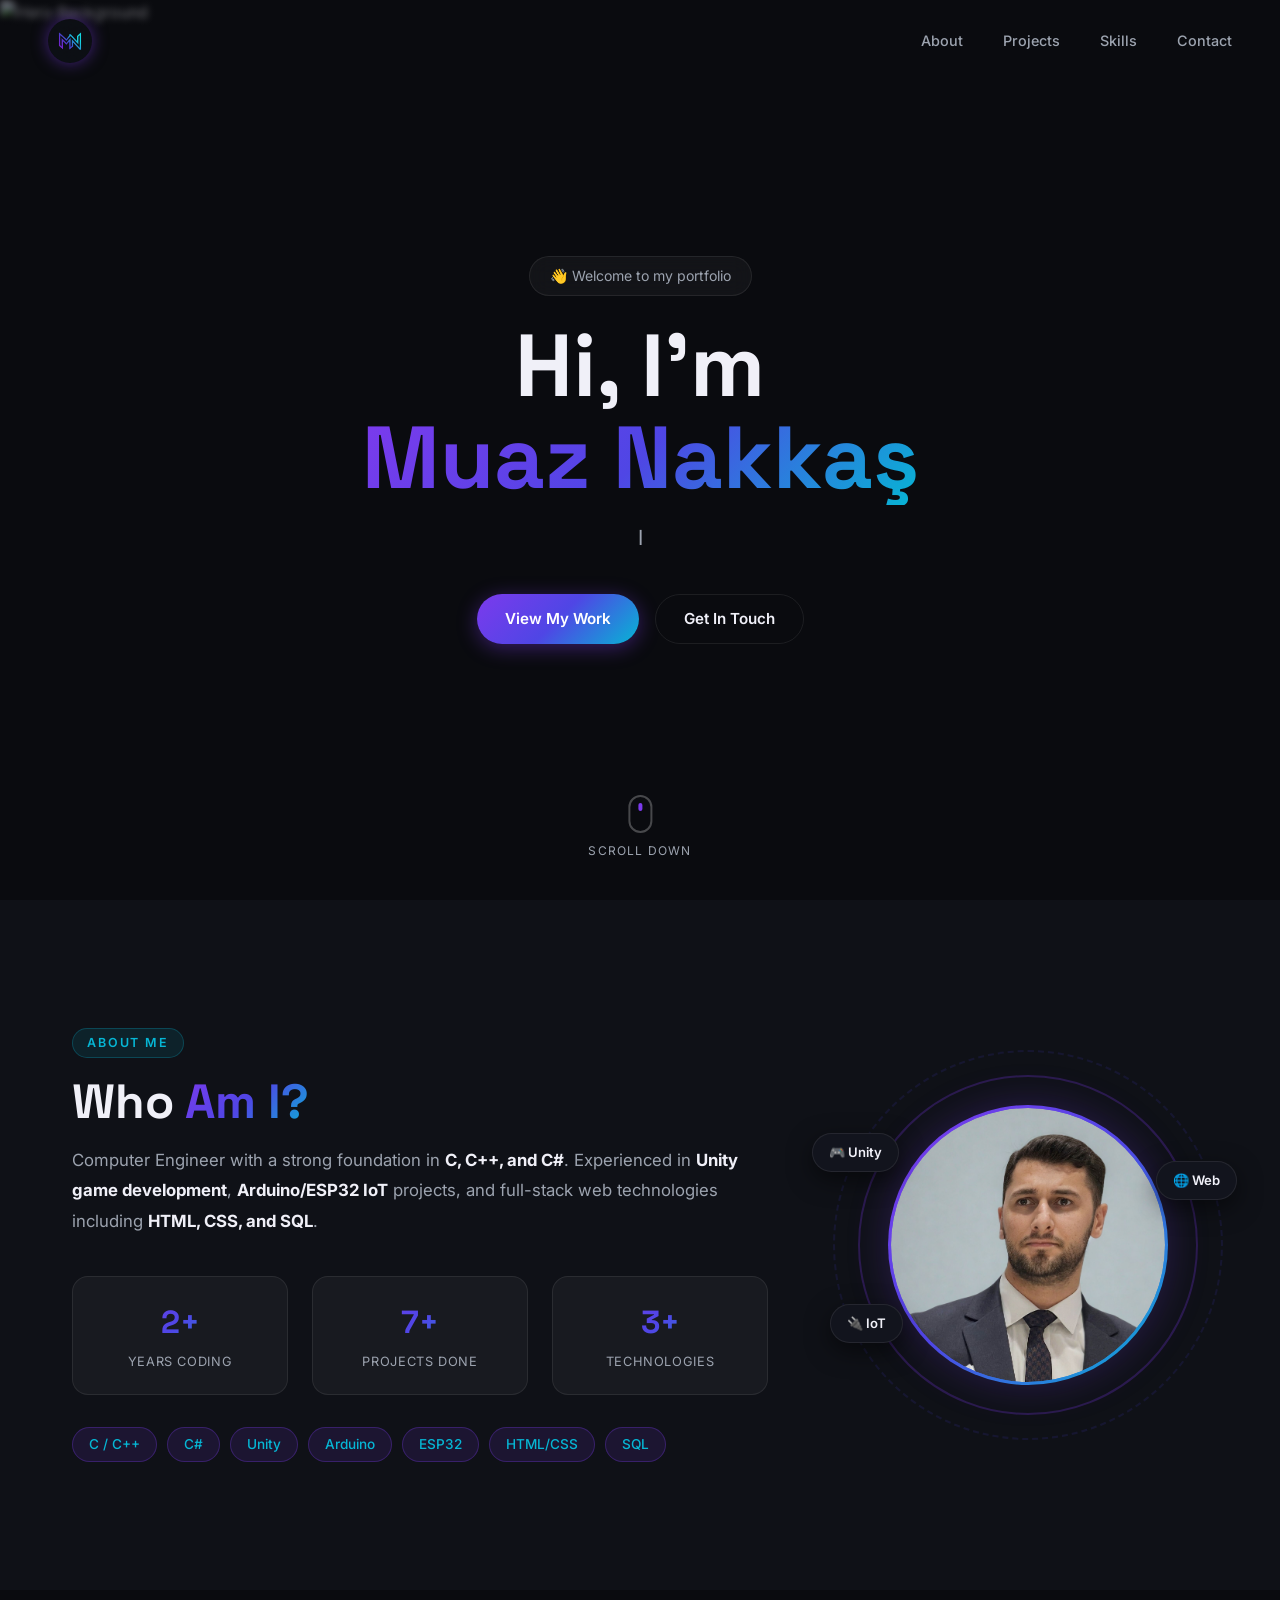
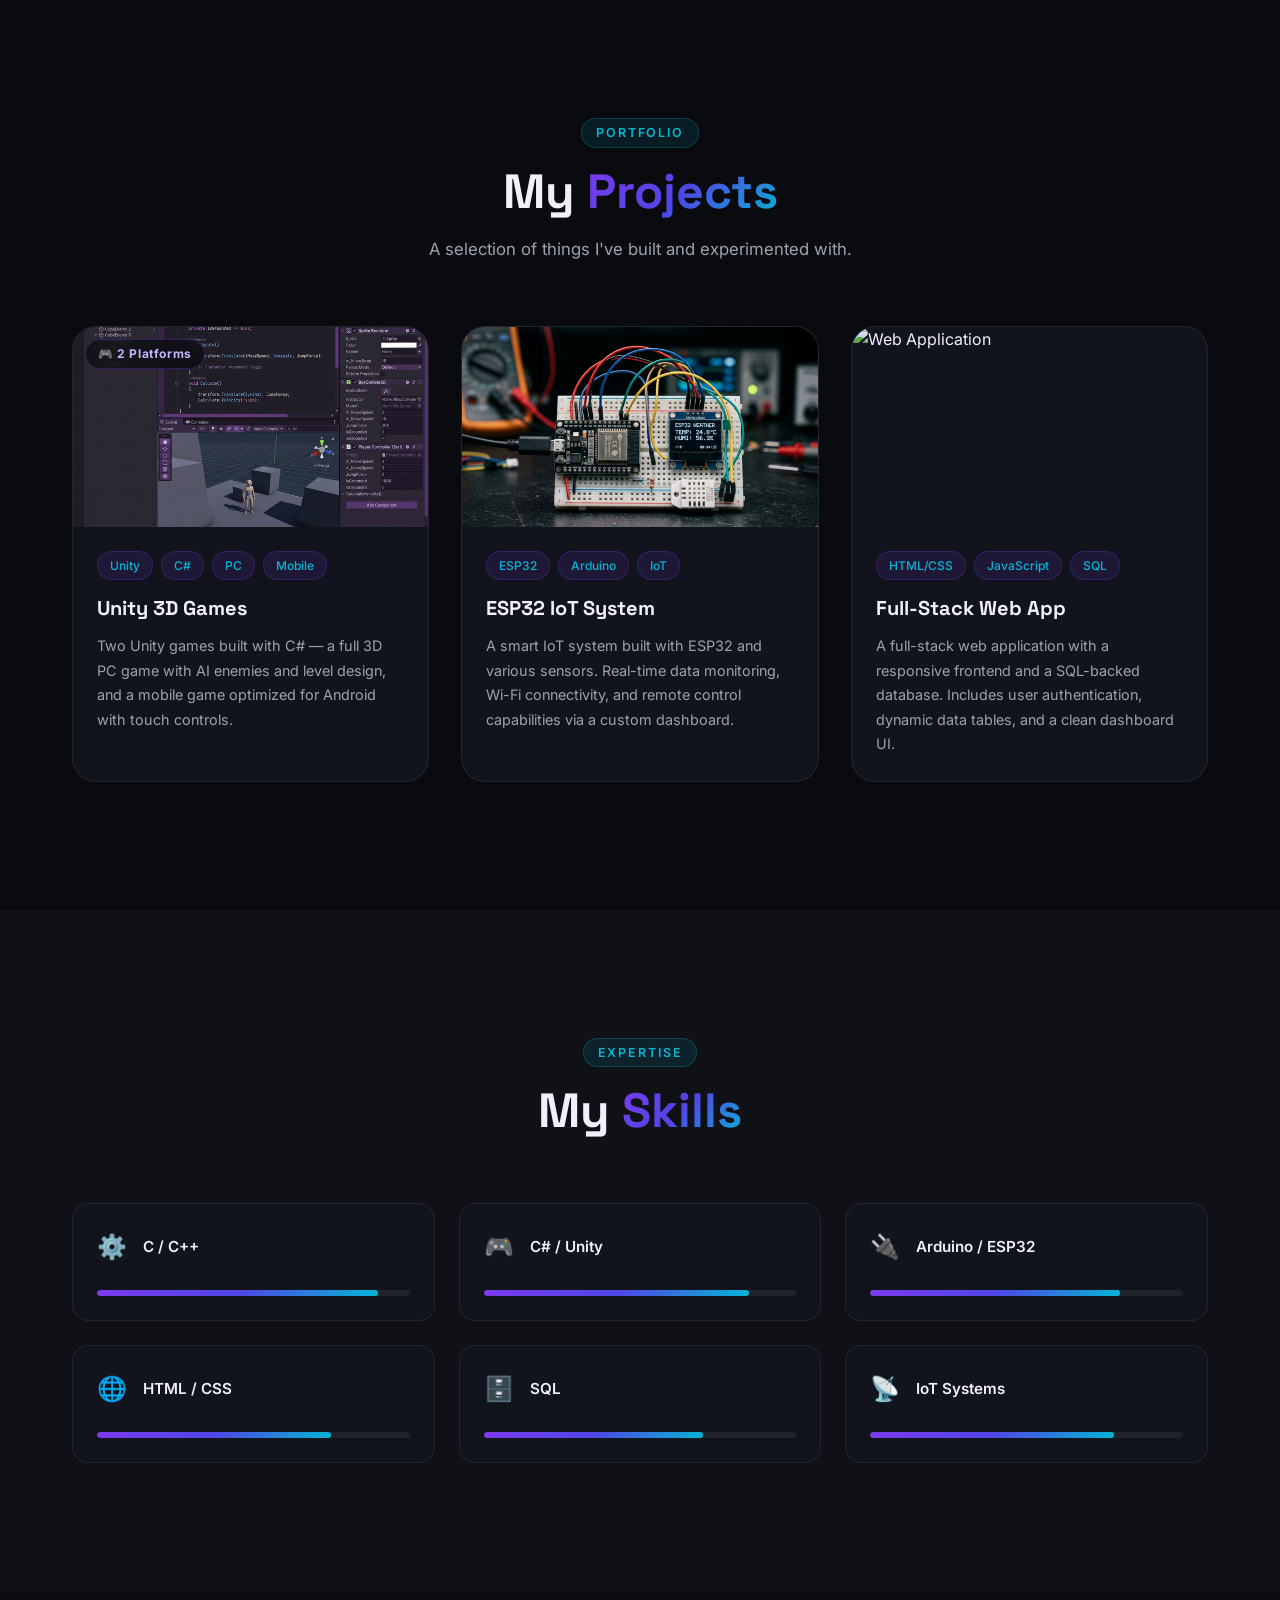
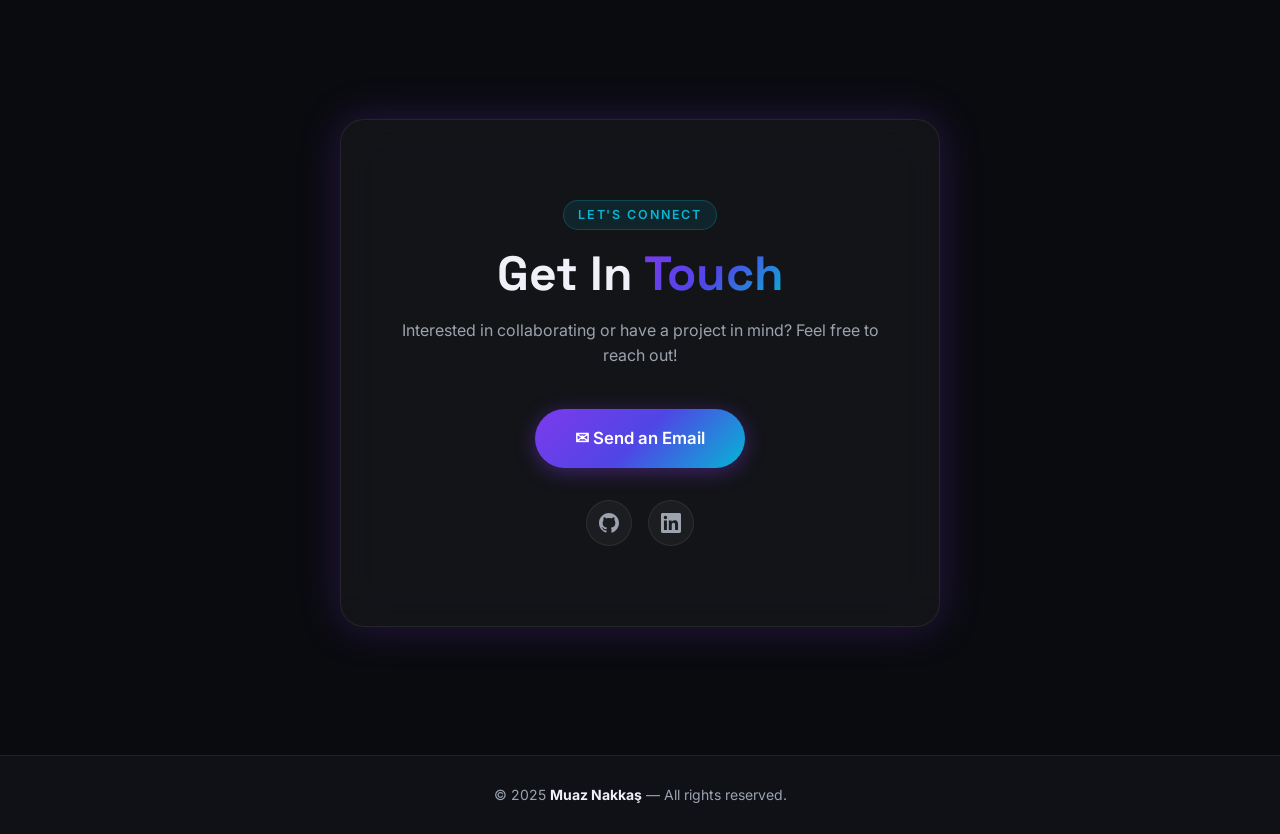
==== portfolio/index.html @ 839d436d "init" ====
<!DOCTYPE html>
<html lang="en">
<head>
  <meta charset="UTF-8" />
  <meta name="viewport" content="width=device-width, initial-scale=1.0" />
  <meta name="description" content="Muaz Nakkaş - Computer Engineer Portfolio. Experienced in C, C++, C#, Unity, Arduino/ESP32 IoT, and full-stack web development." />
  <title>Muaz Nakkaş | Computer Engineer</title>
  <link rel="preconnect" href="https://fonts.googleapis.com" />
  <link rel="preconnect" href="https://fonts.gstatic.com" crossorigin />
  <link href="https://fonts.googleapis.com/css2?family=Inter:wght@300;400;500;600;700;800;900&family=Space+Grotesk:wght@400;500;600;700&display=swap" rel="stylesheet" />
  <link rel="icon" type="image/png" href="logo.png" />
  <link rel="stylesheet" href="style.css" />
</head>
<body>

  <!-- ===== NAV ===== -->
  <nav class="navbar" id="navbar">
    <div class="nav-logo">
      <a href="#hero" id="nav-logo-link">
        <img src="logo.png" alt="MN Logo" id="nav-logo-img" />
      </a>
    </div>
    <ul class="nav-links">
      <li><a href="#about" id="nav-about">About</a></li>
      <li><a href="#projects" id="nav-projects">Projects</a></li>
      <li><a href="#skills" id="nav-skills">Skills</a></li>
      <li><a href="#contact" id="nav-contact">Contact</a></li>
    </ul>
  </nav>

  <!-- ===== HERO ===== -->
  <section class="hero" id="hero">
    <div class="hero-bg">
      <img src="hero_last_v2.png" alt="Hero Background" class="hero-bg-img" />
      <div class="hero-overlay"></div>
    </div>
    <div class="hero-content">
      <div class="hero-badge" id="hero-badge">👋 Welcome to my portfolio</div>
      <h1 class="hero-title" id="hero-title">
        <span class="line">Hi, I'm</span>
        <span class="line gradient-text">Muaz Nakkaş</span>
      </h1>
      <p class="hero-subtitle" id="hero-subtitle">Computer Engineer &amp; Developer</p>
      <div class="hero-cta">
        <a href="#projects" class="btn btn-primary" id="btn-projects">View My Work</a>
        <a href="#contact" class="btn btn-outline" id="btn-contact">Get In Touch</a>
      </div>
    </div>
    <div class="scroll-indicator" id="scroll-indicator">
      <div class="scroll-mouse">
        <div class="scroll-wheel"></div>
      </div>
      <span>Scroll Down</span>
    </div>
    <div class="hero-particles" id="hero-particles"></div>
  </section>

  <!-- ===== ABOUT ===== -->
  <section class="about" id="about">
    <div class="container">
      <div class="about-inner">

        <!-- LEFT — text -->
        <div class="about-text" id="about-text">
          <div class="section-label">About Me</div>
          <h2 class="section-title">Who <span class="gradient-text">Am I?</span></h2>
          <p class="about-bio">
            Computer Engineer with a strong foundation in <strong>C, C++, and C#</strong>.
            Experienced in <strong>Unity game development</strong>, <strong>Arduino/ESP32 IoT</strong> projects,
            and full-stack web technologies including <strong>HTML, CSS, and SQL</strong>.
          </p>
          <div class="about-stats">
            <div class="stat-card" id="stat-0">
              <span class="stat-number">3+</span>
              <span class="stat-label">Years Coding</span>
            </div>
            <div class="stat-card" id="stat-1">
              <span class="stat-number">10+</span>
              <span class="stat-label">Projects Done</span>
            </div>
            <div class="stat-card" id="stat-2">
              <span class="stat-number">5+</span>
              <span class="stat-label">Technologies</span>
            </div>
          </div>
          <div class="about-tags">
            <span class="tag">C / C++</span>
            <span class="tag">C#</span>
            <span class="tag">Unity</span>
            <span class="tag">Arduino</span>
            <span class="tag">ESP32</span>
            <span class="tag">HTML/CSS</span>
            <span class="tag">SQL</span>
          </div>
        </div>

        <!-- RIGHT — circular photo -->
        <div class="about-photo-wrap" id="about-photo-wrap">
          <div class="photo-ring ring-1"></div>
          <div class="photo-ring ring-2"></div>
          <div class="photo-circle" id="photo-circle">
            <img src="profile_photo.png" alt="Muaz Nakkaş" />
          </div>
          <div class="floating-badge badge-unity" id="badge-unity">🎮 Unity</div>
          <div class="floating-badge badge-iot" id="badge-iot">🔌 IoT</div>
          <div class="floating-badge badge-web" id="badge-web">🌐 Web</div>
        </div>

      </div>
    </div>
  </section>

  <!-- ===== PROJECTS ===== -->
  <section class="projects" id="projects">
    <div class="container">
      <div class="section-header">
        <div class="section-label">Portfolio</div>
        <h2 class="section-title">My <span class="gradient-text">Projects</span></h2>
        <p class="section-desc">A selection of things I've built and experimented with.</p>
      </div>
      <div class="projects-grid">

        <!-- Card 1 — Unity 3D Games -->
        <div class="project-card" id="project-card-0">
          <div class="project-img-wrap">
            <img src="unity_slide2.png" alt="Unity 3D Games" class="project-img" />
            <div class="project-platform-badge">🎮 2 Platforms</div>
            <div class="project-overlay">
              <div class="project-links">
                <a href="project-unity.html" class="project-link" id="link-unity-details">View Details</a>
              </div>
            </div>
          </div>
          <div class="project-info">
            <div class="project-tags">
              <span class="ptag">Unity</span>
              <span class="ptag">C#</span>
              <span class="ptag">PC</span>
              <span class="ptag">Mobile</span>
            </div>
            <h3 class="project-title">Unity 3D Games</h3>
            <p class="project-desc">
              Two Unity games built with C# — a full 3D PC game with AI enemies and level design,
              and a mobile game optimized for Android with touch controls.
            </p>
          </div>
        </div>

        <!-- Card 2 -->
        <div class="project-card" id="project-card-1">
          <div class="project-img-wrap">
            <img src="iot_slide2.png" alt="IoT Project" class="project-img" />
            <div class="project-overlay">
              <div class="project-links">
                <a href="project-iot.html" class="project-link" id="link-iot-details">View Details</a>
              </div>
            </div>
          </div>
          <div class="project-info">
            <div class="project-tags">
              <span class="ptag">ESP32</span>
              <span class="ptag">Arduino</span>
              <span class="ptag">IoT</span>
            </div>
            <h3 class="project-title">ESP32 IoT System</h3>
            <p class="project-desc">
              A smart IoT system built with ESP32 and various sensors. Real-time data monitoring,
              Wi-Fi connectivity, and remote control capabilities via a custom dashboard.
            </p>
          </div>
        </div>

        <!-- Card 3 -->
        <div class="project-card" id="project-card-2">
          <div class="project-img-wrap">
            <img src="project_web_custom4.png" alt="Web Application" class="project-img" />
            <div class="project-overlay">
              <div class="project-links">
                <a href="project-web.html" class="project-link" id="link-web-details">View Details</a>
              </div>
            </div>
          </div>
          <div class="project-info">
            <div class="project-tags">
              <span class="ptag">HTML/CSS</span>
              <span class="ptag">JavaScript</span>
              <span class="ptag">SQL</span>
            </div>
            <h3 class="project-title">Full-Stack Web App</h3>
            <p class="project-desc">
              A full-stack web application with a responsive frontend and a SQL-backed database.
              Includes user authentication, dynamic data tables, and a clean dashboard UI.
            </p>
          </div>
        </div>

      </div>
    </div>
  </section>

  <!-- ===== SKILLS ===== -->
  <section class="skills" id="skills">
    <div class="container">
      <div class="section-header">
        <div class="section-label">Expertise</div>
        <h2 class="section-title">My <span class="gradient-text">Skills</span></h2>
      </div>
      <div class="skills-grid">
        <div class="skill-item" id="skill-0">
          <div class="skill-icon">⚙️</div>
          <span class="skill-name">C / C++</span>
          <div class="skill-bar"><div class="skill-fill" style="--pct: 90%"></div></div>
        </div>
        <div class="skill-item" id="skill-1">
          <div class="skill-icon">🎮</div>
          <span class="skill-name">C# / Unity</span>
          <div class="skill-bar"><div class="skill-fill" style="--pct: 85%"></div></div>
        </div>
        <div class="skill-item" id="skill-2">
          <div class="skill-icon">🔌</div>
          <span class="skill-name">Arduino / ESP32</span>
          <div class="skill-bar"><div class="skill-fill" style="--pct: 80%"></div></div>
        </div>
        <div class="skill-item" id="skill-3">
          <div class="skill-icon">🌐</div>
          <span class="skill-name">HTML / CSS</span>
          <div class="skill-bar"><div class="skill-fill" style="--pct: 75%"></div></div>
        </div>
        <div class="skill-item" id="skill-4">
          <div class="skill-icon">🗄️</div>
          <span class="skill-name">SQL</span>
          <div class="skill-bar"><div class="skill-fill" style="--pct: 70%"></div></div>
        </div>
        <div class="skill-item" id="skill-5">
          <div class="skill-icon">📡</div>
          <span class="skill-name">IoT Systems</span>
          <div class="skill-bar"><div class="skill-fill" style="--pct: 78%"></div></div>
        </div>
      </div>
    </div>
  </section>

  <!-- ===== CONTACT ===== -->
  <section class="contact" id="contact">
    <div class="container">
      <div class="contact-card" id="contact-card">
        <div class="section-label">Let's connect</div>
        <h2 class="section-title">Get In <span class="gradient-text">Touch</span></h2>
        <p class="contact-desc">Interested in collaborating or have a project in mind? Feel free to reach out!</p>
        <a href="mailto:alnaqqash2000@gmail.com" class="btn btn-primary btn-large" id="btn-email">✉ Send an Email</a>
        <div class="social-links">
          <a href="#" class="social-btn" id="social-github" title="GitHub">
            <svg viewBox="0 0 24 24" fill="currentColor"><path d="M12 0C5.37 0 0 5.37 0 12c0 5.3 3.438 9.8 8.205 11.385.6.113.82-.258.82-.577 0-.285-.01-1.04-.015-2.04-3.338.724-4.042-1.61-4.042-1.61C4.422 18.07 3.633 17.7 3.633 17.7c-1.087-.744.084-.729.084-.729 1.205.084 1.838 1.236 1.838 1.236 1.07 1.835 2.809 1.305 3.495.998.108-.776.417-1.305.76-1.605-2.665-.3-5.466-1.332-5.466-5.93 0-1.31.465-2.38 1.235-3.22-.135-.303-.54-1.523.105-3.176 0 0 1.005-.322 3.3 1.23.96-.267 1.98-.399 3-.405 1.02.006 2.04.138 3 .405 2.28-1.552 3.285-1.23 3.285-1.23.645 1.653.24 2.873.12 3.176.765.84 1.23 1.91 1.23 3.22 0 4.61-2.805 5.625-5.475 5.92.42.36.81 1.096.81 2.22 0 1.605-.015 2.896-.015 3.286 0 .315.21.69.825.57C20.565 21.795 24 17.295 24 12c0-6.63-5.37-12-12-12"/></svg>
          </a>
          <a href="#" class="social-btn" id="social-linkedin" title="LinkedIn">
            <svg viewBox="0 0 24 24" fill="currentColor"><path d="M20.447 20.452h-3.554v-5.569c0-1.328-.027-3.037-1.852-3.037-1.853 0-2.136 1.445-2.136 2.939v5.667H9.351V9h3.414v1.561h.046c.477-.9 1.637-1.85 3.37-1.85 3.601 0 4.267 2.37 4.267 5.455v6.286zM5.337 7.433a2.062 2.062 0 01-2.063-2.065 2.064 2.064 0 112.063 2.065zm1.782 13.019H3.555V9h3.564v11.452zM22.225 0H1.771C.792 0 0 .774 0 1.729v20.542C0 23.227.792 24 1.771 24h20.451C23.2 24 24 23.227 24 22.271V1.729C24 .774 23.2 0 22.222 0h.003z"/></svg>
          </a>
        </div>
      </div>
    </div>
  </section>

  <!-- ===== FOOTER ===== -->
  <footer class="footer">
    <p>© 2025 <strong>Muaz Nakkaş</strong> — All rights reserved.</p>
  </footer>

  <script src="script.js"></script>
</body>
</html>
---- portfolio/style.css ----
/* =====================================================
   MUAZ NAKKAŞ — PORTFOLIO STYLESHEET
   ===================================================== */

/* === RESET & ROOT === */
*,
*::before,
*::after {
  margin: 0;
  padding: 0;
  box-sizing: border-box;
}

:root {
  --bg-primary: #0a0b0f;
  --bg-secondary: #0f1117;
  --bg-card: #12141d;
  --accent-1: #7c3aed;
  --accent-2: #4f46e5;
  --accent-3: #06b6d4;
  --accent-grad: linear-gradient(135deg, #7c3aed 0%, #4f46e5 50%, #06b6d4 100%);
  --text-primary: #f0f0f8;
  --text-secondary: #9ca3af;
  --border: rgba(255, 255, 255, 0.07);
  --glass-bg: rgba(255, 255, 255, 0.04);
  --glass-border: rgba(255, 255, 255, 0.08);
  --radius-sm: 8px;
  --radius-md: 16px;
  --radius-lg: 24px;
  --shadow-glow: 0 0 40px rgba(124, 58, 237, 0.25);
  --transition: 0.35s cubic-bezier(0.4, 0, 0.2, 1);
  --font-main: 'Inter', sans-serif;
  --font-display: 'Space Grotesk', sans-serif;
}

html {
  scroll-behavior: smooth;
}

body {
  background: var(--bg-primary);
  color: var(--text-primary);
  font-family: var(--font-main);
  line-height: 1.6;
  overflow-x: hidden;
}

/* === SCROLLBAR === */
::-webkit-scrollbar {
  width: 6px;
}

::-webkit-scrollbar-track {
  background: var(--bg-primary);
}

::-webkit-scrollbar-thumb {
  background: var(--accent-1);
  border-radius: 10px;
}

/* === UTILITIES === */
.container {
  max-width: 1200px;
  margin: 0 auto;
  padding: 0 2rem;
}

.gradient-text {
  background: var(--accent-grad);
  -webkit-background-clip: text;
  -webkit-text-fill-color: transparent;
  background-clip: text;
}

.section-label {
  display: inline-block;
  font-size: 0.78rem;
  font-weight: 600;
  letter-spacing: 0.15em;
  text-transform: uppercase;
  color: var(--accent-3);
  background: rgba(6, 182, 212, 0.1);
  border: 1px solid rgba(6, 182, 212, 0.25);
  padding: 4px 14px;
  border-radius: 100px;
  margin-bottom: 1rem;
}

.section-title {
  font-family: var(--font-display);
  font-size: clamp(2rem, 4vw, 3rem);
  font-weight: 700;
  line-height: 1.15;
  margin-bottom: 1rem;
}

.section-header {
  text-align: center;
  margin-bottom: 4rem;
}

.section-desc {
  color: var(--text-secondary);
  font-size: 1.05rem;
  max-width: 500px;
  margin: 0 auto;
}

/* === BUTTONS === */
.btn {
  display: inline-flex;
  align-items: center;
  gap: 8px;
  padding: 0.75rem 1.75rem;
  border-radius: 100px;
  font-weight: 600;
  font-size: 0.95rem;
  text-decoration: none;
  transition: var(--transition);
  cursor: pointer;
  border: none;
  white-space: nowrap;
}

.btn-primary {
  background: var(--accent-grad);
  color: #fff;
  box-shadow: 0 4px 20px rgba(124, 58, 237, 0.4);
}

.btn-primary:hover {
  transform: translateY(-2px);
  box-shadow: 0 8px 30px rgba(124, 58, 237, 0.6);
}

.btn-outline {
  background: transparent;
  color: var(--text-primary);
  border: 1.5px solid var(--glass-border);
  backdrop-filter: blur(10px);
}

.btn-outline:hover {
  border-color: var(--accent-1);
  background: rgba(124, 58, 237, 0.1);
  transform: translateY(-2px);
}

.btn-large {
  padding: 1rem 2.5rem;
  font-size: 1.05rem;
}

/* =====================================================
   NAVBAR
   ===================================================== */
.navbar {
  position: fixed;
  top: 0;
  left: 0;
  right: 0;
  z-index: 999;
  display: flex;
  align-items: center;
  justify-content: space-between;
  padding: 1.2rem 3rem;
  transition: var(--transition);
}

.navbar.scrolled {
  background: rgba(10, 11, 15, 0.85);
  backdrop-filter: blur(20px);
  -webkit-backdrop-filter: blur(20px);
  border-bottom: 1px solid var(--border);
  padding: 0.85rem 3rem;
}

.nav-logo {
  display: flex;
  align-items: center;
}

.nav-logo a {
  display: flex;
  align-items: center;
  text-decoration: none;
  line-height: 0;
}

.nav-logo img {
  height: 44px;
  width: 44px;
  object-fit: contain;
  border-radius: 50%;
  transition: var(--transition);
  filter: drop-shadow(0 0 8px rgba(124, 58, 237, 0.5));
}

/* Logo hover efekti kaldırıldı */

.nav-links {
  list-style: none;
  display: flex;
  gap: 2.5rem;
}

.nav-links a {
  text-decoration: none;
  color: var(--text-secondary);
  font-size: 0.9rem;
  font-weight: 500;
  transition: color var(--transition);
  position: relative;
}

.nav-links a::after {
  content: '';
  position: absolute;
  bottom: -4px;
  left: 0;
  width: 0;
  height: 2px;
  background: var(--accent-grad);
  border-radius: 10px;
  transition: width var(--transition);
}

.nav-links a:hover {
  color: var(--text-primary);
}

.nav-links a:hover::after {
  width: 100%;
}

/* =====================================================
   HERO
   ===================================================== */
.hero {
  position: relative;
  height: 100vh;
  min-height: 700px;
  display: flex;
  align-items: center;
  justify-content: center;
  overflow: hidden;
}

.hero-bg {
  position: absolute;
  inset: 0;
  z-index: 0;
}

.hero-bg-img {
  width: 100%;
  height: 100%;
  object-fit: cover;
  /* Görseli en-boy oranını koruyarak ekranın her pikseline doldurur */
  object-position: center;
  filter: blur(3.5px);
  /* Belli belirsiz, fısıltı seviyesinde bir bulanıklık */
  transform: scale(1.002);
  /* Blur sebebiyle kenar renk kaçmasını önlemek için minicik ölçek */
}

.hero-overlay {
  position: absolute;
  inset: 0;
  /* Sağ alt köşedeki istenmeyen yıldızı, arka planın siyah rengiyle ustaca maskeleyerek yok ediyoruz. */
  background:
    radial-gradient(circle at 92% 92%, #0a0b0f 0%, #0a0b0f 8%, transparent 22%),
    linear-gradient(135deg,
      rgba(10, 11, 15, 0.6) 0%,
      rgba(10, 11, 15, 0.3) 50%,
      rgba(10, 11, 15, 0.6) 100%);
}

.hero-content {
  position: relative;
  z-index: 2;
  text-align: center;
  max-width: 800px;
  padding: 2rem;
}

.hero-badge {
  display: inline-block;
  background: var(--glass-bg);
  border: 1px solid var(--glass-border);
  backdrop-filter: blur(10px);
  padding: 8px 20px;
  border-radius: 100px;
  font-size: 0.88rem;
  color: var(--text-secondary);
  margin-bottom: 1.5rem;
  opacity: 0;
  animation: fadeInDown 0.8s ease 0.2s forwards;
}

.hero-title {
  font-family: var(--font-display);
  font-size: clamp(2.8rem, 7vw, 5.5rem);
  font-weight: 900;
  line-height: 1.05;
  margin-bottom: 1rem;
}

.hero-title .line {
  display: block;
  opacity: 0;
}

.hero-title .line:nth-child(1) {
  animation: fadeInUp 0.8s ease 0.4s forwards;
}

.hero-title .line:nth-child(2) {
  animation: fadeInUp 0.8s ease 0.6s forwards;
}

.hero-subtitle {
  font-size: clamp(1rem, 2.5vw, 1.3rem);
  color: var(--text-secondary);
  margin-bottom: 2.5rem;
  min-height: 1.6em;
  /* Yazılar silinirken butonların yukarı zıplamasını engeller */
  display: block;
  opacity: 0;
  animation: fadeInUp 0.8s ease 0.8s forwards;
}

.hero-cta {
  display: flex;
  gap: 1rem;
  justify-content: center;
  flex-wrap: wrap;
  opacity: 0;
  animation: fadeInUp 0.8s ease 1s forwards;
}

/* scroll indicator */
.scroll-indicator {
  position: absolute;
  bottom: 2.5rem;
  left: 50%;
  transform: translateX(-50%);
  z-index: 2;
  display: flex;
  flex-direction: column;
  align-items: center;
  gap: 8px;
  color: var(--text-secondary);
  font-size: 0.75rem;
  letter-spacing: 0.1em;
  text-transform: uppercase;
  opacity: 0;
  animation: fadeIn 1s ease 1.4s forwards;
}

.scroll-mouse {
  width: 24px;
  height: 38px;
  border: 2px solid rgba(255, 255, 255, 0.25);
  border-radius: 12px;
  display: flex;
  justify-content: center;
  padding-top: 6px;
}

.scroll-wheel {
  width: 4px;
  height: 8px;
  background: var(--accent-1);
  border-radius: 10px;
  animation: scrollWheel 1.8s ease-in-out infinite;
}

/* particles */
.hero-particles {
  position: absolute;
  inset: 0;
  z-index: 1;
  pointer-events: none;
  overflow: hidden;
}

.particle {
  position: absolute;
  border-radius: 50%;
  background: var(--accent-1);
  opacity: 0.15;
  animation: floatParticle linear infinite;
}

/* =====================================================
   ABOUT
   ===================================================== */
.about {
  padding: 8rem 0;
  background: var(--bg-secondary);
}

.about-inner {
  display: flex;
  align-items: center;
  gap: 5rem;
}

/* ---- about text (LEFT) ---- */
.about-text {
  flex: 1;
}

.about-bio {
  color: var(--text-secondary);
  font-size: 1.05rem;
  line-height: 1.8;
  margin-bottom: 2.5rem;
}

.about-bio strong {
  color: var(--text-primary);
}

.about-stats {
  display: flex;
  gap: 1.5rem;
  margin-bottom: 2rem;
  flex-wrap: wrap;
}

.stat-card {
  flex: 1;
  min-width: 100px;
  background: var(--glass-bg);
  border: 1px solid var(--glass-border);
  border-radius: var(--radius-md);
  padding: 1.25rem 1rem;
  text-align: center;
  transition: var(--transition);
}

.stat-card:hover {
  border-color: var(--accent-1);
  transform: translateY(-4px);
  box-shadow: var(--shadow-glow);
}

.stat-number {
  display: block;
  font-family: var(--font-display);
  font-size: 2rem;
  font-weight: 800;
  background: var(--accent-grad);
  -webkit-background-clip: text;
  -webkit-text-fill-color: transparent;
  background-clip: text;
}

.stat-label {
  font-size: 0.8rem;
  color: var(--text-secondary);
  text-transform: uppercase;
  letter-spacing: 0.05em;
}

.about-tags {
  display: flex;
  flex-wrap: wrap;
  gap: 10px;
}

.tag {
  background: rgba(124, 58, 237, 0.12);
  border: 1px solid rgba(124, 58, 237, 0.3);
  color: var(--accent-3);
  padding: 6px 16px;
  border-radius: 100px;
  font-size: 0.85rem;
  font-weight: 500;
  transition: var(--transition);
}

.tag:hover {
  background: rgba(124, 58, 237, 0.25);
  transform: translateY(-2px);
}

/* ---- about photo (RIGHT) ---- */
.about-photo-wrap {
  flex: 0 0 360px;
  position: relative;
  display: flex;
  align-items: center;
  justify-content: center;
}

.photo-ring {
  position: absolute;
  border-radius: 50%;
  border: 2px solid;
}

.ring-1 {
  width: 340px;
  height: 340px;
  border-color: rgba(124, 58, 237, 0.25);
  animation: spinSlow 12s linear infinite;
}

.ring-2 {
  width: 390px;
  height: 390px;
  border-color: rgba(79, 70, 229, 0.12);
  animation: spinSlow 20s linear infinite reverse;
  border-style: dashed;
}

.photo-circle {
  width: 280px;
  height: 280px;
  border-radius: 50%;
  overflow: hidden;
  border: 3px solid transparent;
  background: var(--accent-grad) border-box;
  box-shadow: var(--shadow-glow), 0 0 0 3px transparent;
  position: relative;
  z-index: 2;
  transition: var(--transition);
}

.photo-circle:hover {
  transform: scale(1.04);
}

.photo-circle img {
  width: 100%;
  height: 100%;
  object-fit: cover;
  object-position: 20% center;
  border-radius: 50%;
}

/* floating badges */
.floating-badge {
  position: absolute;
  background: var(--bg-card);
  border: 1px solid var(--glass-border);
  color: var(--text-primary);
  padding: 8px 16px;
  border-radius: 100px;
  font-size: 0.82rem;
  font-weight: 600;
  z-index: 5;
  box-shadow: 0 8px 24px rgba(0, 0, 0, 0.5);
  white-space: nowrap;
}

.badge-unity {
  top: 10%;
  left: -10%;
  animation: floatBadge 3s ease-in-out infinite;
}

.badge-iot {
  bottom: 15%;
  left: -5%;
  animation: floatBadge 3.5s ease-in-out 0.5s infinite;
}

.badge-web {
  top: 20%;
  right: -8%;
  animation: floatBadge 4s ease-in-out 1s infinite;
}

/* =====================================================
   PROJECTS
   ===================================================== */
.projects {
  padding: 8rem 0;
  background: var(--bg-primary);
}

.projects-grid {
  display: grid;
  grid-template-columns: repeat(auto-fit, minmax(330px, 1fr));
  gap: 2rem;
}

.project-card {
  background: var(--bg-card);
  border: 1px solid var(--border);
  border-radius: var(--radius-lg);
  overflow: hidden;
  transition: var(--transition);
  position: relative;
}

.project-card:hover {
  transform: translateY(-8px);
  border-color: rgba(124, 58, 237, 0.4);
  box-shadow: var(--shadow-glow);
}

/* Platform badge (PC / Mobile) */
.project-platform-badge {
  position: absolute;
  top: 12px;
  left: 12px;
  z-index: 5;
  background: rgba(10, 11, 15, 0.75);
  backdrop-filter: blur(8px);
  border: 1px solid rgba(124, 58, 237, 0.35);
  color: #c4b5fd;
  font-size: 0.75rem;
  font-weight: 700;
  padding: 4px 12px;
  border-radius: 100px;
  letter-spacing: 0.05em;
  pointer-events: none;
}

.project-platform-badge.mobile {
  border-color: rgba(6, 182, 212, 0.4);
  color: #67e8f9;
}

.project-img-wrap {
  position: relative;
  overflow: hidden;
  aspect-ratio: 16/9;
}

.project-img {
  width: 100%;
  height: 100%;
  object-fit: cover;
  transition: transform var(--transition);
}

.project-card:hover .project-img {
  transform: scale(1.08);
}

.project-overlay {
  position: absolute;
  inset: 0;
  background: rgba(10, 11, 15, 0.8);
  display: flex;
  align-items: center;
  justify-content: center;
  opacity: 0;
  transition: var(--transition);
}

.project-card:hover .project-overlay {
  opacity: 1;
}

.project-links {
  display: flex;
  gap: 1rem;
}

.project-link {
  text-decoration: none;
  color: #fff;
  background: var(--glass-bg);
  border: 1px solid var(--glass-border);
  padding: 10px 20px;
  border-radius: 100px;
  font-size: 0.85rem;
  font-weight: 600;
  backdrop-filter: blur(10px);
  transition: var(--transition);
}

.project-link:hover {
  background: var(--accent-grad);
  border-color: transparent;
}

.project-info {
  padding: 1.5rem;
}

.project-tags {
  display: flex;
  flex-wrap: wrap;
  gap: 8px;
  margin-bottom: 0.75rem;
}

.ptag {
  background: rgba(124, 58, 237, 0.12);
  border: 1px solid rgba(124, 58, 237, 0.25);
  color: var(--accent-3);
  padding: 4px 12px;
  border-radius: 100px;
  font-size: 0.75rem;
  font-weight: 500;
}

.project-title {
  font-family: var(--font-display);
  font-size: 1.25rem;
  font-weight: 700;
  margin-bottom: 0.6rem;
  color: var(--text-primary);
}

.project-desc {
  color: var(--text-secondary);
  font-size: 0.9rem;
  line-height: 1.7;
}

/* =====================================================
   SKILLS
   ===================================================== */
.skills {
  padding: 8rem 0;
  background: var(--bg-secondary);
}

.skills-grid {
  display: grid;
  grid-template-columns: repeat(auto-fit, minmax(280px, 1fr));
  gap: 1.5rem;
}

.skill-item {
  background: var(--bg-card);
  border: 1px solid var(--border);
  border-radius: var(--radius-md);
  padding: 1.5rem;
  display: flex;
  align-items: center;
  gap: 1rem;
  transition: var(--transition);
  flex-wrap: wrap;
}

.skill-item:hover {
  border-color: rgba(124, 58, 237, 0.4);
  transform: translateX(4px);
  box-shadow: -4px 0 20px rgba(124, 58, 237, 0.2);
}

.skill-icon {
  font-size: 1.5rem;
  flex-shrink: 0;
}

.skill-name {
  font-weight: 600;
  font-size: 0.95rem;
  min-width: 130px;
  flex: 1;
}

.skill-bar {
  flex-basis: 100%;
  height: 6px;
  background: rgba(255, 255, 255, 0.06);
  border-radius: 10px;
  overflow: hidden;
  margin-top: 0.5rem;
}

.skill-fill {
  height: 100%;
  width: 0;
  background: var(--accent-grad);
  border-radius: 10px;
  transition: width 1.2s cubic-bezier(0.4, 0, 0.2, 1);
}

.skill-fill.animated {
  width: var(--pct);
}

/* =====================================================
   CONTACT
   ===================================================== */
.contact {
  padding: 8rem 0;
  background: var(--bg-primary);
}

.contact-card {
  text-align: center;
  max-width: 600px;
  margin: 0 auto;
  background: var(--glass-bg);
  border: 1px solid var(--glass-border);
  border-radius: var(--radius-lg);
  padding: 5rem 3rem;
  backdrop-filter: blur(20px);
  box-shadow: var(--shadow-glow);
  transition: var(--transition);
}

.contact-card:hover {
  border-color: rgba(124, 58, 237, 0.35);
  box-shadow: 0 0 60px rgba(124, 58, 237, 0.3);
}

.contact-desc {
  color: var(--text-secondary);
  margin-bottom: 2.5rem;
  font-size: 1rem;
}

.social-links {
  display: flex;
  justify-content: center;
  gap: 1rem;
  margin-top: 2rem;
}

.social-btn {
  display: flex;
  align-items: center;
  justify-content: center;
  width: 46px;
  height: 46px;
  border-radius: 50%;
  background: var(--glass-bg);
  border: 1px solid var(--glass-border);
  color: var(--text-secondary);
  text-decoration: none;
  transition: var(--transition);
}

.social-btn svg {
  width: 20px;
  height: 20px;
}

.social-btn:hover {
  color: #fff;
  background: var(--accent-grad);
  border-color: transparent;
  transform: translateY(-3px);
  box-shadow: 0 8px 20px rgba(124, 58, 237, 0.4);
}

/* =====================================================
   FOOTER
   ===================================================== */
.footer {
  background: var(--bg-secondary);
  border-top: 1px solid var(--border);
  text-align: center;
  padding: 1.75rem;
  color: var(--text-secondary);
  font-size: 0.875rem;
}

.footer strong {
  color: var(--text-primary);
}

/* =====================================================
   KEYFRAMES
   ===================================================== */
@keyframes fadeInDown {
  from {
    opacity: 0;
    transform: translateY(-20px);
  }

  to {
    opacity: 1;
    transform: translateY(0);
  }
}

@keyframes fadeInUp {
  from {
    opacity: 0;
    transform: translateY(30px);
  }

  to {
    opacity: 1;
    transform: translateY(0);
  }
}

@keyframes fadeIn {
  from {
    opacity: 0;
  }

  to {
    opacity: 1;
  }
}

@keyframes scrollWheel {
  0% {
    opacity: 1;
    transform: translateY(0);
  }

  100% {
    opacity: 0;
    transform: translateY(12px);
  }
}

@keyframes spinSlow {
  from {
    transform: rotate(0deg);
  }

  to {
    transform: rotate(360deg);
  }
}

@keyframes floatBadge {

  0%,
  100% {
    transform: translateY(0);
  }

  50% {
    transform: translateY(-8px);
  }
}

@keyframes floatParticle {
  0% {
    transform: translateY(100vh) scale(0);
    opacity: 0;
  }

  10% {
    opacity: 0.15;
  }

  90% {
    opacity: 0.15;
  }

  100% {
    transform: translateY(-100px) scale(1.5);
    opacity: 0;
  }
}

/* =====================================================
   RESPONSIVE
   ===================================================== */
@media (max-width: 900px) {
  .about-inner {
    flex-direction: column;
    gap: 4rem;
  }

  .about-photo-wrap {
    flex: unset;
    order: -1;
  }

  .about-text {
    text-align: center;
  }

  .about-stats {
    justify-content: center;
  }

  .about-tags {
    justify-content: center;
  }

  .navbar {
    padding: 1rem 1.5rem;
  }

  .navbar.scrolled {
    padding: 0.75rem 1.5rem;
  }

  .nav-links {
    gap: 1.5rem;
  }
}

@media (max-width: 600px) {
  .projects-grid {
    grid-template-columns: 1fr;
  }

  .hero-cta {
    flex-direction: column;
    align-items: center;
  }

  .about-photo-wrap {
    flex: unset;
    width: 260px;
    height: 260px;
  }

  .photo-circle {
    width: 220px;
    height: 220px;
  }

  .ring-1 {
    width: 270px;
    height: 270px;
  }

  .ring-2 {
    width: 310px;
    height: 310px;
  }

  .contact-card {
    padding: 3rem 1.5rem;
  }

  .nav-links {
    gap: 1rem;
  }

  .nav-links a {
    font-size: 0.82rem;
  }
}
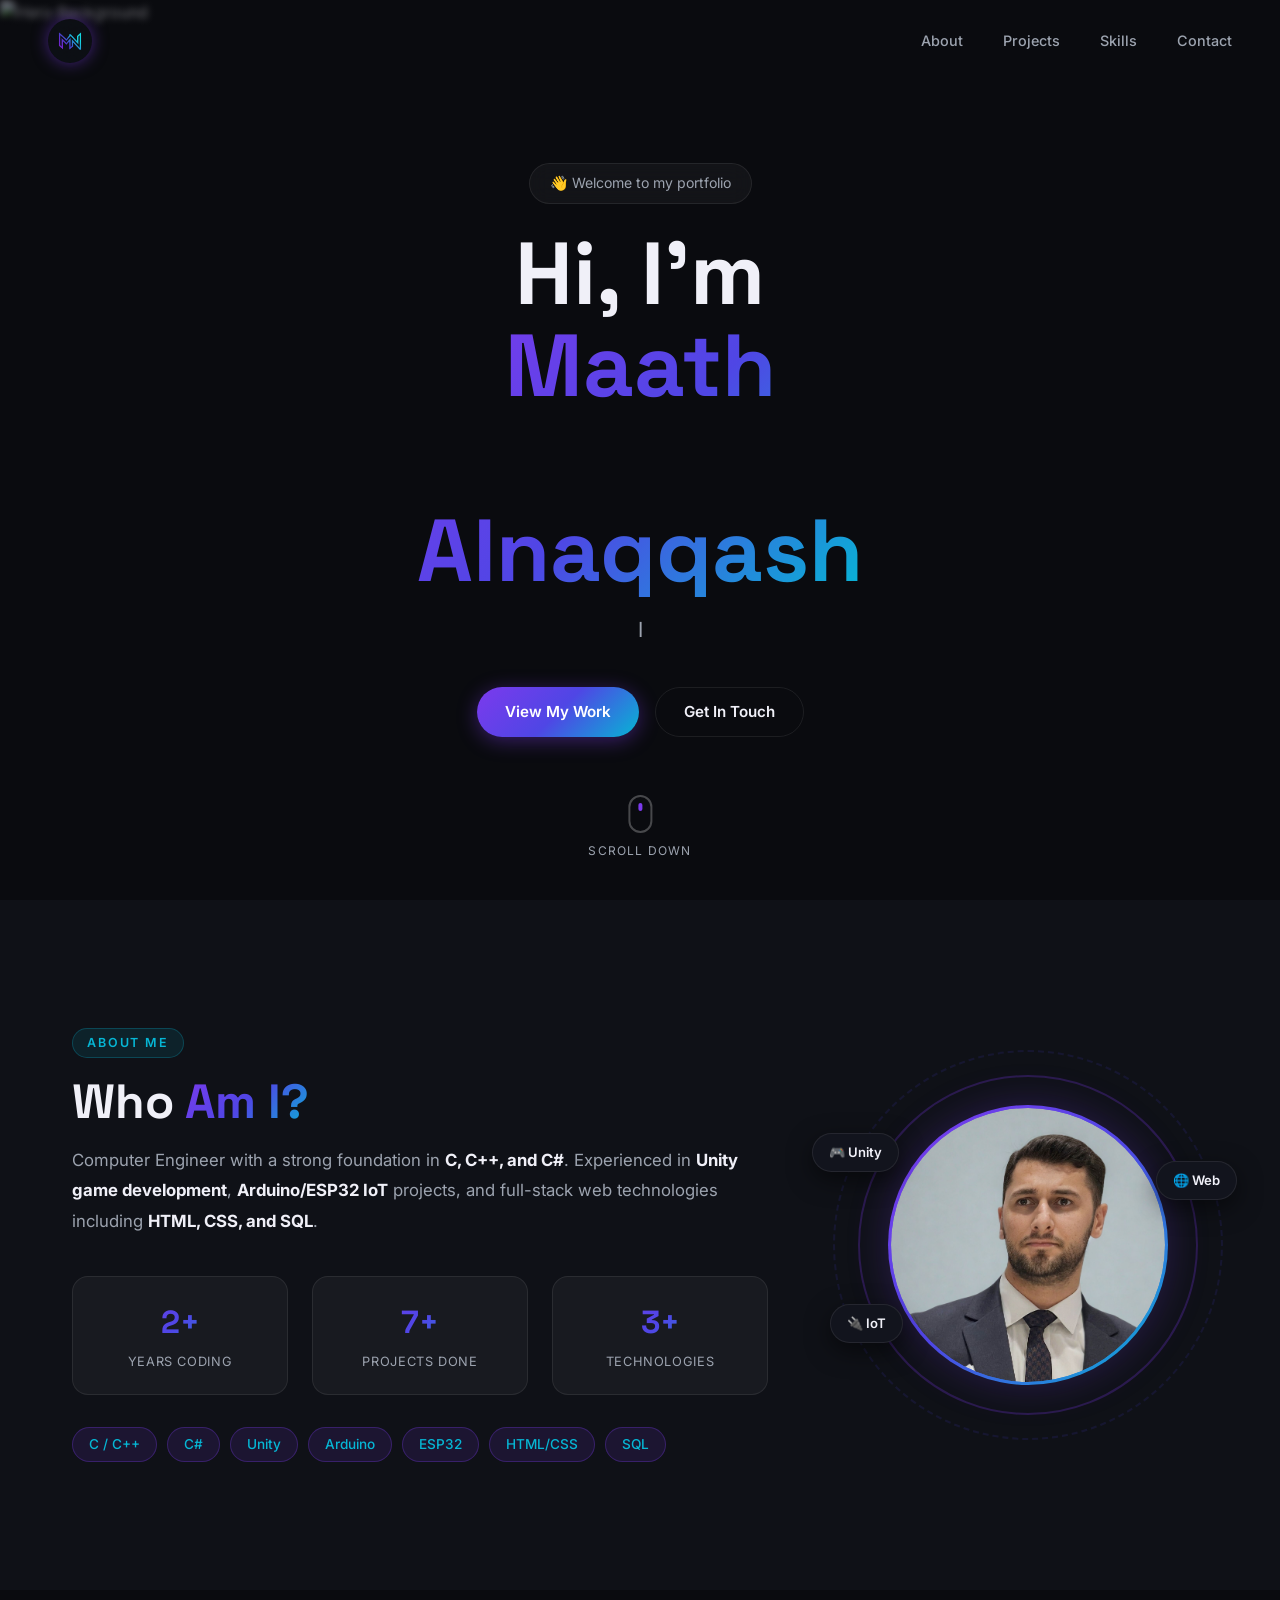
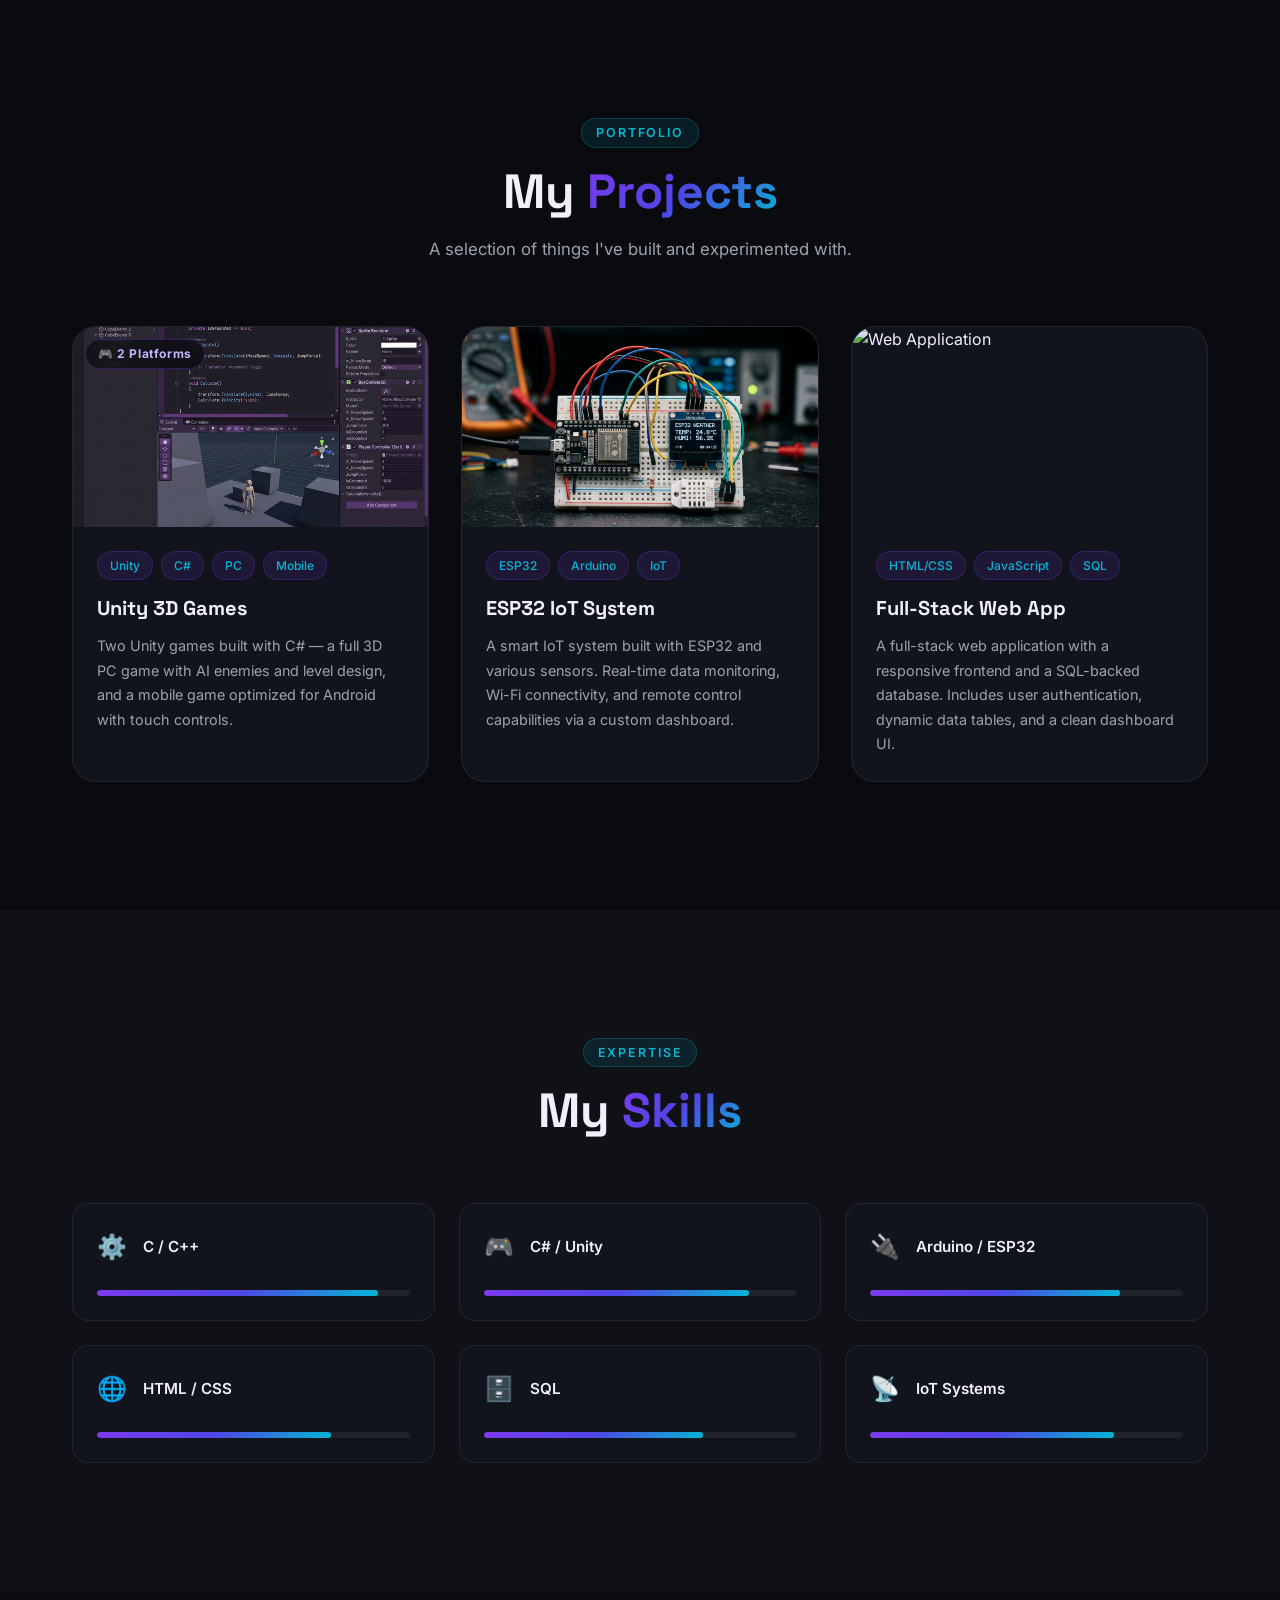
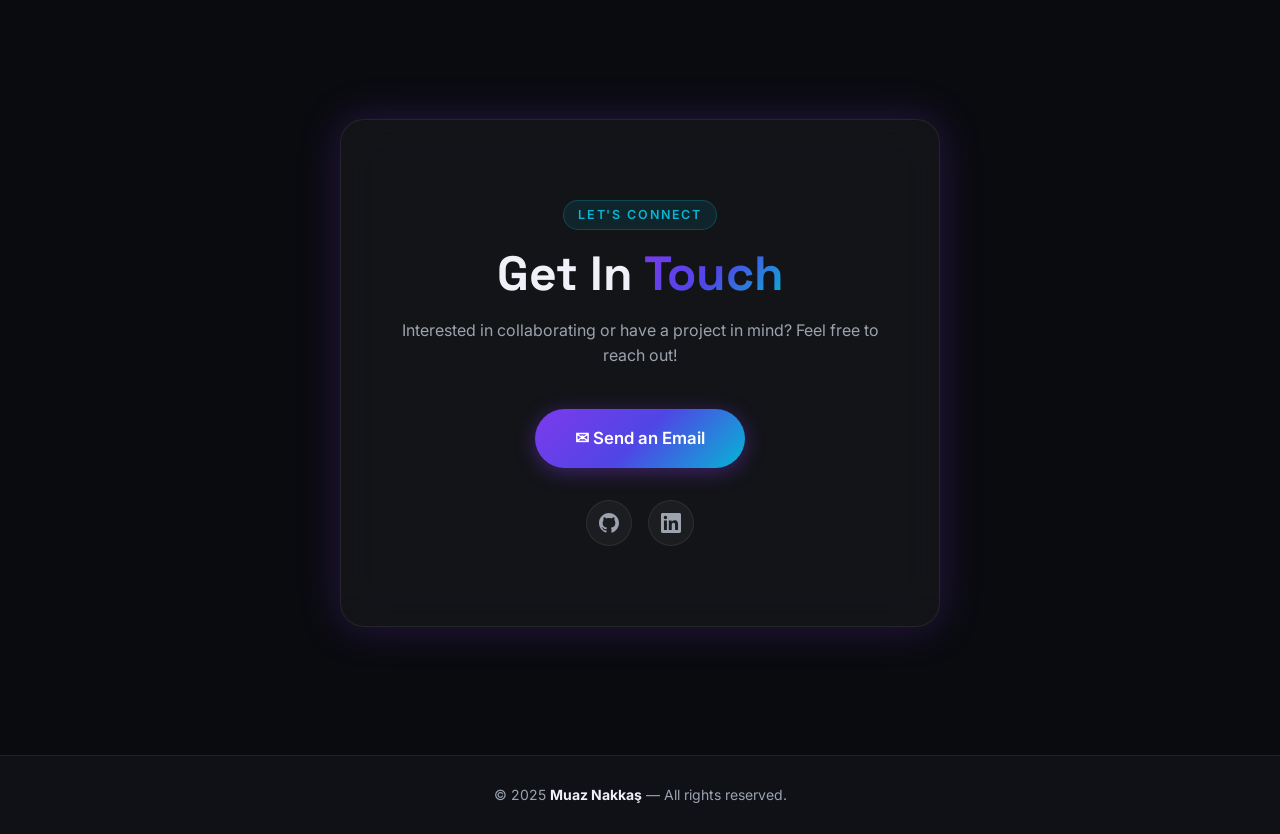
==== commit db67d585: "init" ====
--- a/portfolio/index.html
+++ b/portfolio/index.html
@@ -1,16 +1,21 @@
 <!DOCTYPE html>
 <html lang="en">
+
 <head>
   <meta charset="UTF-8" />
   <meta name="viewport" content="width=device-width, initial-scale=1.0" />
-  <meta name="description" content="Muaz Nakkaş - Computer Engineer Portfolio. Experienced in C, C++, C#, Unity, Arduino/ESP32 IoT, and full-stack web development." />
+  <meta name="description"
+    content="Muaz Nakkaş - Computer Engineer Portfolio. Experienced in C, C++, C#, Unity, Arduino/ESP32 IoT, and full-stack web development." />
   <title>Muaz Nakkaş | Computer Engineer</title>
   <link rel="preconnect" href="https://fonts.googleapis.com" />
   <link rel="preconnect" href="https://fonts.gstatic.com" crossorigin />
-  <link href="https://fonts.googleapis.com/css2?family=Inter:wght@300;400;500;600;700;800;900&family=Space+Grotesk:wght@400;500;600;700&display=swap" rel="stylesheet" />
+  <link
+    href="https://fonts.googleapis.com/css2?family=Inter:wght@300;400;500;600;700;800;900&family=Space+Grotesk:wght@400;500;600;700&display=swap"
+    rel="stylesheet" />
   <link rel="icon" type="image/png" href="logo.png" />
   <link rel="stylesheet" href="style.css" />
 </head>
+
 <body>
 
   <!-- ===== NAV ===== -->
@@ -38,7 +43,7 @@
       <div class="hero-badge" id="hero-badge">👋 Welcome to my portfolio</div>
       <h1 class="hero-title" id="hero-title">
         <span class="line">Hi, I'm</span>
-        <span class="line gradient-text">Muaz Nakkaş</span>
+        <span class="line gradient-text">Maath<br></br>Alnaqqash </span>
       </h1>
       <p class="hero-subtitle" id="hero-subtitle">Computer Engineer &amp; Developer</p>
       <div class="hero-cta">
@@ -209,32 +214,44 @@
         <div class="skill-item" id="skill-0">
           <div class="skill-icon">⚙️</div>
           <span class="skill-name">C / C++</span>
-          <div class="skill-bar"><div class="skill-fill" style="--pct: 90%"></div></div>
+          <div class="skill-bar">
+            <div class="skill-fill" style="--pct: 90%"></div>
+          </div>
         </div>
         <div class="skill-item" id="skill-1">
           <div class="skill-icon">🎮</div>
           <span class="skill-name">C# / Unity</span>
-          <div class="skill-bar"><div class="skill-fill" style="--pct: 85%"></div></div>
+          <div class="skill-bar">
+            <div class="skill-fill" style="--pct: 85%"></div>
+          </div>
         </div>
         <div class="skill-item" id="skill-2">
           <div class="skill-icon">🔌</div>
           <span class="skill-name">Arduino / ESP32</span>
-          <div class="skill-bar"><div class="skill-fill" style="--pct: 80%"></div></div>
+          <div class="skill-bar">
+            <div class="skill-fill" style="--pct: 80%"></div>
+          </div>
         </div>
         <div class="skill-item" id="skill-3">
           <div class="skill-icon">🌐</div>
           <span class="skill-name">HTML / CSS</span>
-          <div class="skill-bar"><div class="skill-fill" style="--pct: 75%"></div></div>
+          <div class="skill-bar">
+            <div class="skill-fill" style="--pct: 75%"></div>
+          </div>
         </div>
         <div class="skill-item" id="skill-4">
           <div class="skill-icon">🗄️</div>
           <span class="skill-name">SQL</span>
-          <div class="skill-bar"><div class="skill-fill" style="--pct: 70%"></div></div>
+          <div class="skill-bar">
+            <div class="skill-fill" style="--pct: 70%"></div>
+          </div>
         </div>
         <div class="skill-item" id="skill-5">
           <div class="skill-icon">📡</div>
           <span class="skill-name">IoT Systems</span>
-          <div class="skill-bar"><div class="skill-fill" style="--pct: 78%"></div></div>
+          <div class="skill-bar">
+            <div class="skill-fill" style="--pct: 78%"></div>
+          </div>
         </div>
       </div>
     </div>
@@ -250,10 +267,16 @@
         <a href="mailto:alnaqqash2000@gmail.com" class="btn btn-primary btn-large" id="btn-email">✉ Send an Email</a>
         <div class="social-links">
           <a href="#" class="social-btn" id="social-github" title="GitHub">
-            <svg viewBox="0 0 24 24" fill="currentColor"><path d="M12 0C5.37 0 0 5.37 0 12c0 5.3 3.438 9.8 8.205 11.385.6.113.82-.258.82-.577 0-.285-.01-1.04-.015-2.04-3.338.724-4.042-1.61-4.042-1.61C4.422 18.07 3.633 17.7 3.633 17.7c-1.087-.744.084-.729.084-.729 1.205.084 1.838 1.236 1.838 1.236 1.07 1.835 2.809 1.305 3.495.998.108-.776.417-1.305.76-1.605-2.665-.3-5.466-1.332-5.466-5.93 0-1.31.465-2.38 1.235-3.22-.135-.303-.54-1.523.105-3.176 0 0 1.005-.322 3.3 1.23.96-.267 1.98-.399 3-.405 1.02.006 2.04.138 3 .405 2.28-1.552 3.285-1.23 3.285-1.23.645 1.653.24 2.873.12 3.176.765.84 1.23 1.91 1.23 3.22 0 4.61-2.805 5.625-5.475 5.92.42.36.81 1.096.81 2.22 0 1.605-.015 2.896-.015 3.286 0 .315.21.69.825.57C20.565 21.795 24 17.295 24 12c0-6.63-5.37-12-12-12"/></svg>
+            <svg viewBox="0 0 24 24" fill="currentColor">
+              <path
+                d="M12 0C5.37 0 0 5.37 0 12c0 5.3 3.438 9.8 8.205 11.385.6.113.82-.258.82-.577 0-.285-.01-1.04-.015-2.04-3.338.724-4.042-1.61-4.042-1.61C4.422 18.07 3.633 17.7 3.633 17.7c-1.087-.744.084-.729.084-.729 1.205.084 1.838 1.236 1.838 1.236 1.07 1.835 2.809 1.305 3.495.998.108-.776.417-1.305.76-1.605-2.665-.3-5.466-1.332-5.466-5.93 0-1.31.465-2.38 1.235-3.22-.135-.303-.54-1.523.105-3.176 0 0 1.005-.322 3.3 1.23.96-.267 1.98-.399 3-.405 1.02.006 2.04.138 3 .405 2.28-1.552 3.285-1.23 3.285-1.23.645 1.653.24 2.873.12 3.176.765.84 1.23 1.91 1.23 3.22 0 4.61-2.805 5.625-5.475 5.92.42.36.81 1.096.81 2.22 0 1.605-.015 2.896-.015 3.286 0 .315.21.69.825.57C20.565 21.795 24 17.295 24 12c0-6.63-5.37-12-12-12" />
+            </svg>
           </a>
           <a href="#" class="social-btn" id="social-linkedin" title="LinkedIn">
-            <svg viewBox="0 0 24 24" fill="currentColor"><path d="M20.447 20.452h-3.554v-5.569c0-1.328-.027-3.037-1.852-3.037-1.853 0-2.136 1.445-2.136 2.939v5.667H9.351V9h3.414v1.561h.046c.477-.9 1.637-1.85 3.37-1.85 3.601 0 4.267 2.37 4.267 5.455v6.286zM5.337 7.433a2.062 2.062 0 01-2.063-2.065 2.064 2.064 0 112.063 2.065zm1.782 13.019H3.555V9h3.564v11.452zM22.225 0H1.771C.792 0 0 .774 0 1.729v20.542C0 23.227.792 24 1.771 24h20.451C23.2 24 24 23.227 24 22.271V1.729C24 .774 23.2 0 22.222 0h.003z"/></svg>
+            <svg viewBox="0 0 24 24" fill="currentColor">
+              <path
+                d="M20.447 20.452h-3.554v-5.569c0-1.328-.027-3.037-1.852-3.037-1.853 0-2.136 1.445-2.136 2.939v5.667H9.351V9h3.414v1.561h.046c.477-.9 1.637-1.85 3.37-1.85 3.601 0 4.267 2.37 4.267 5.455v6.286zM5.337 7.433a2.062 2.062 0 01-2.063-2.065 2.064 2.064 0 112.063 2.065zm1.782 13.019H3.555V9h3.564v11.452zM22.225 0H1.771C.792 0 0 .774 0 1.729v20.542C0 23.227.792 24 1.771 24h20.451C23.2 24 24 23.227 24 22.271V1.729C24 .774 23.2 0 22.222 0h.003z" />
+            </svg>
           </a>
         </div>
       </div>
@@ -267,4 +290,5 @@
 
   <script src="script.js"></script>
 </body>
-</html>
+
+</html>
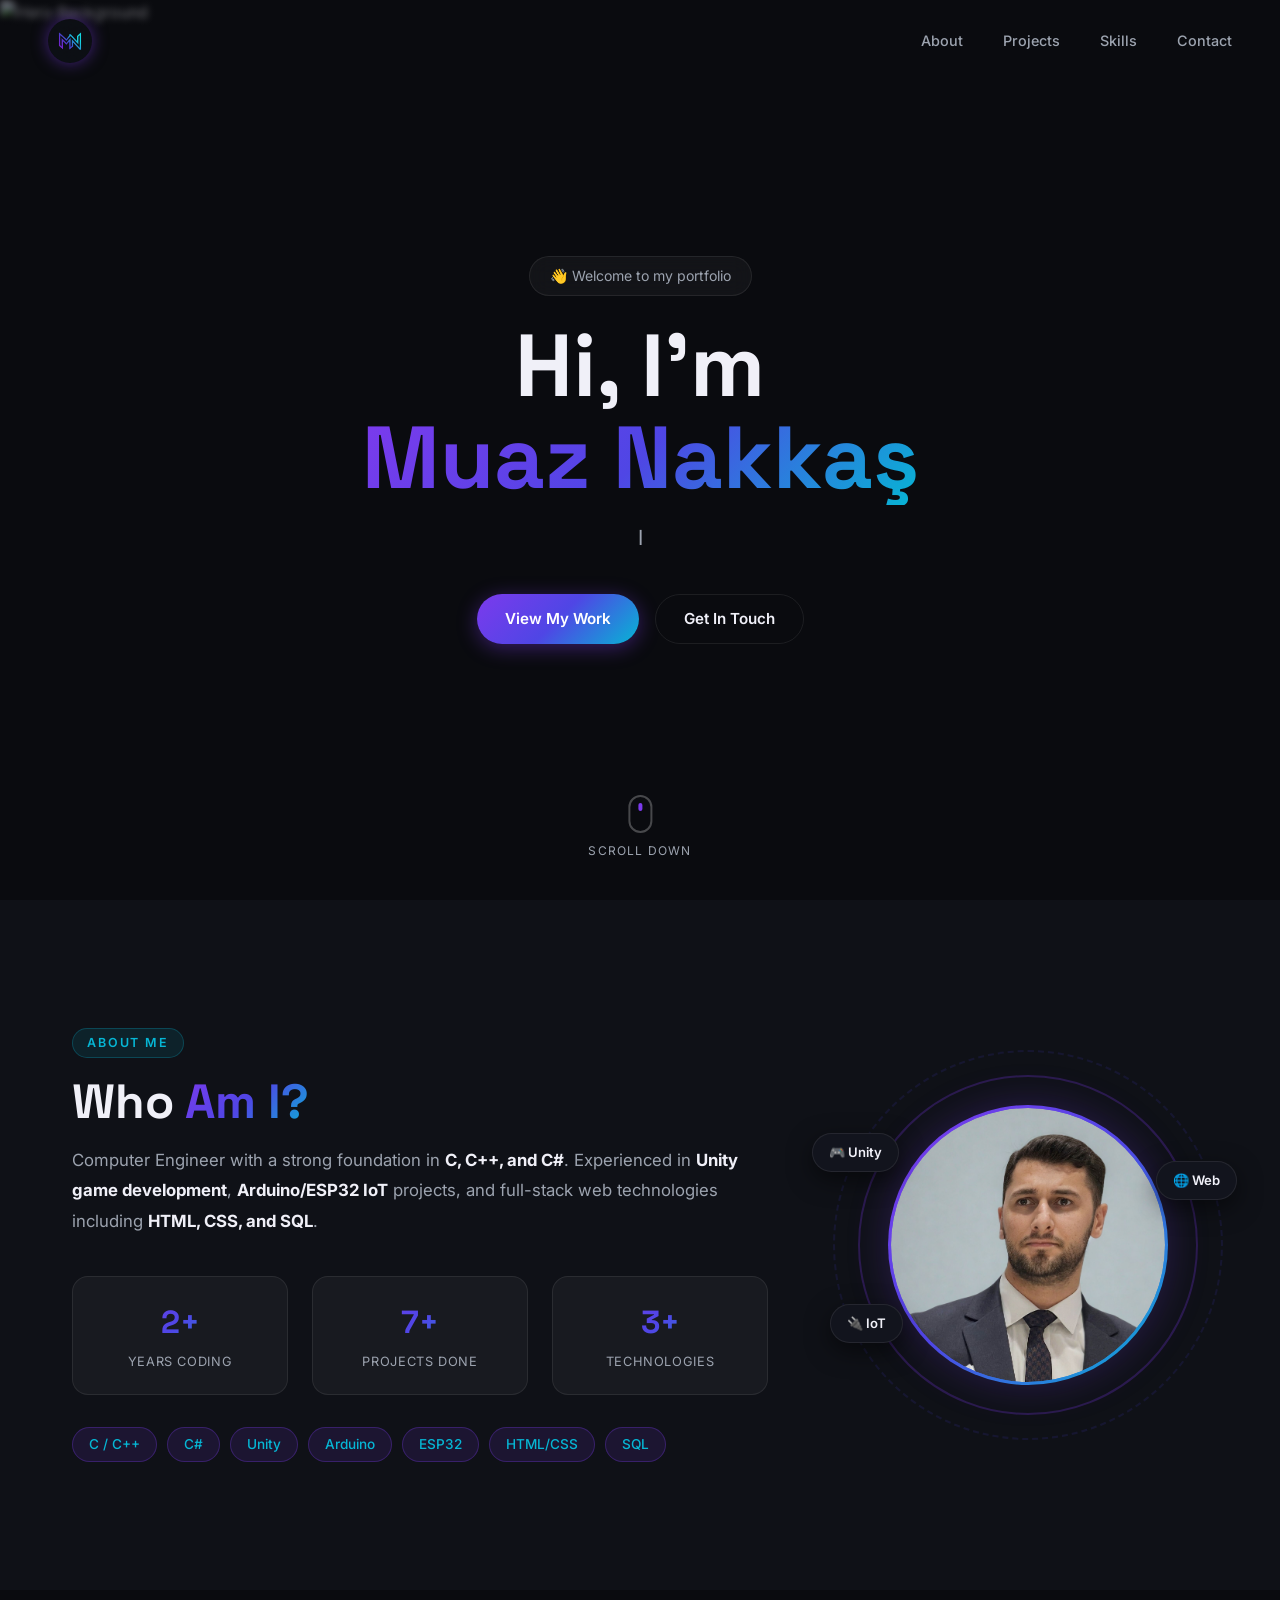
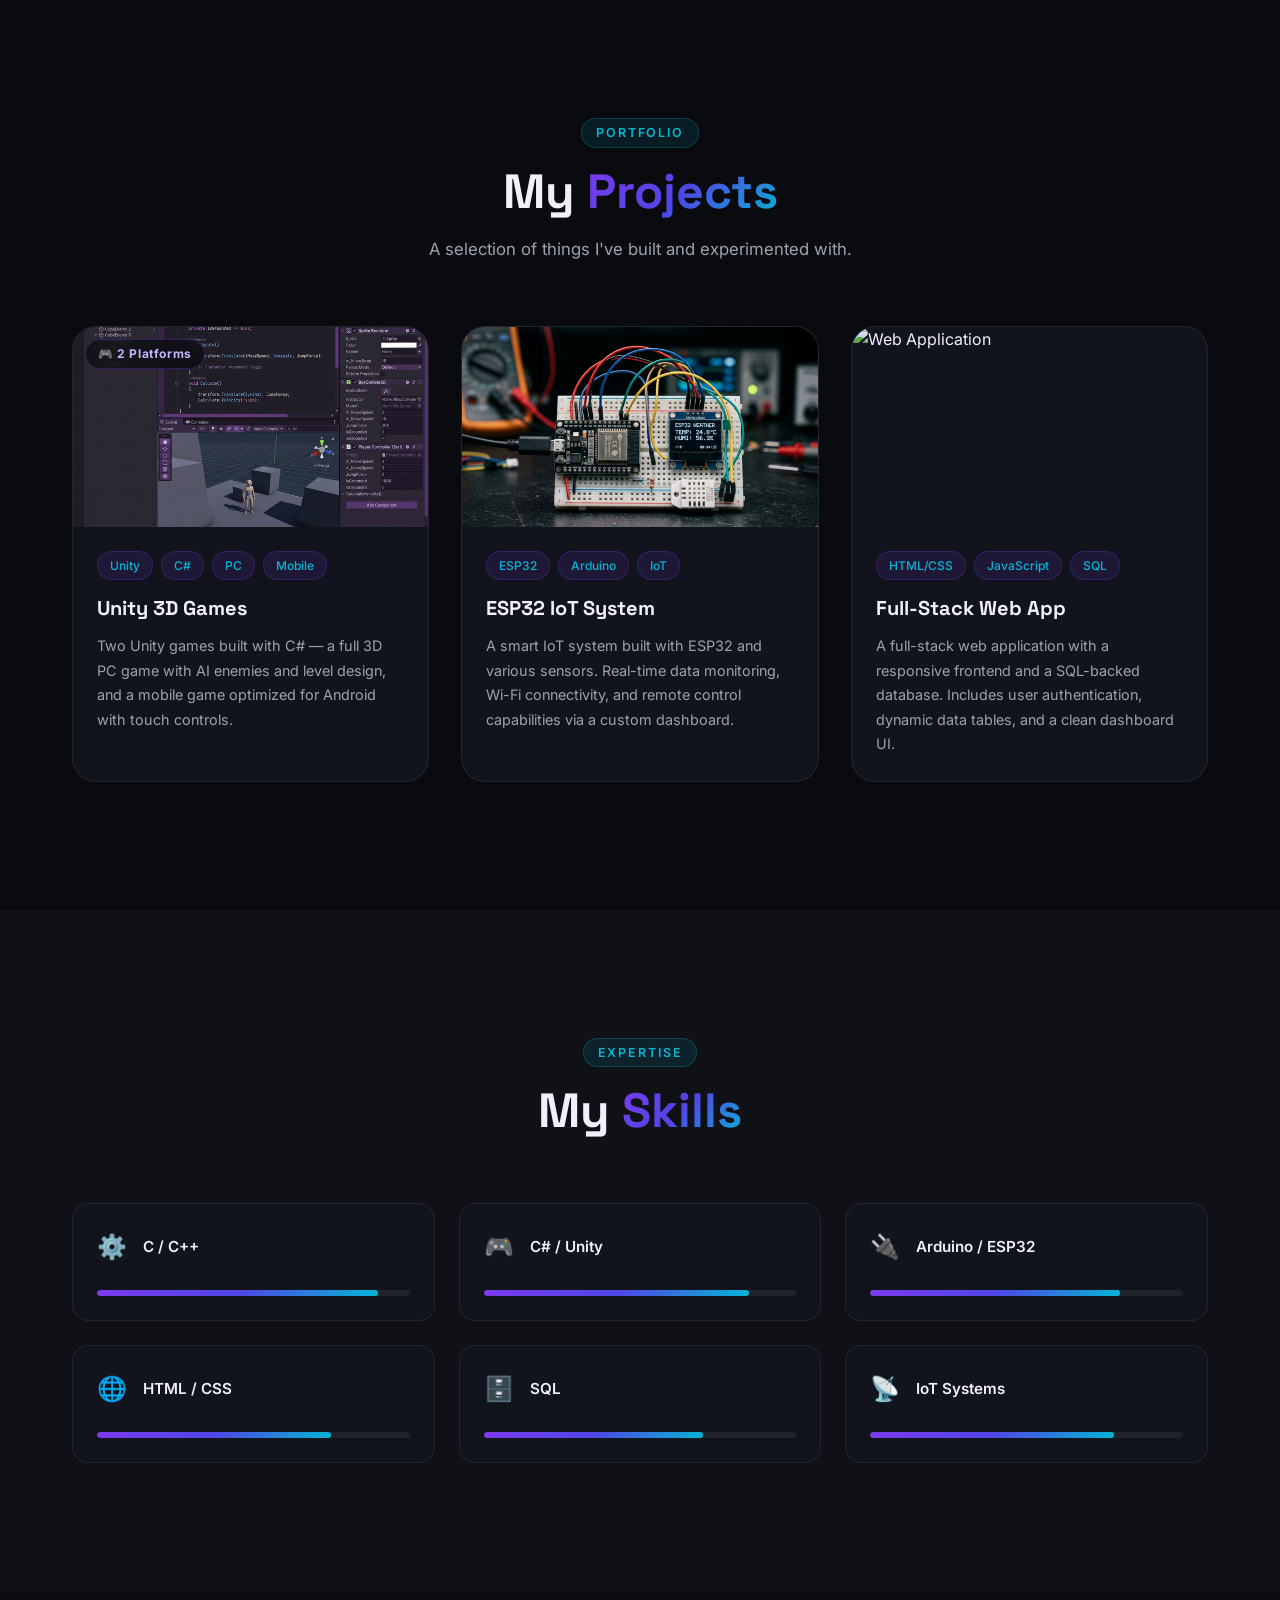
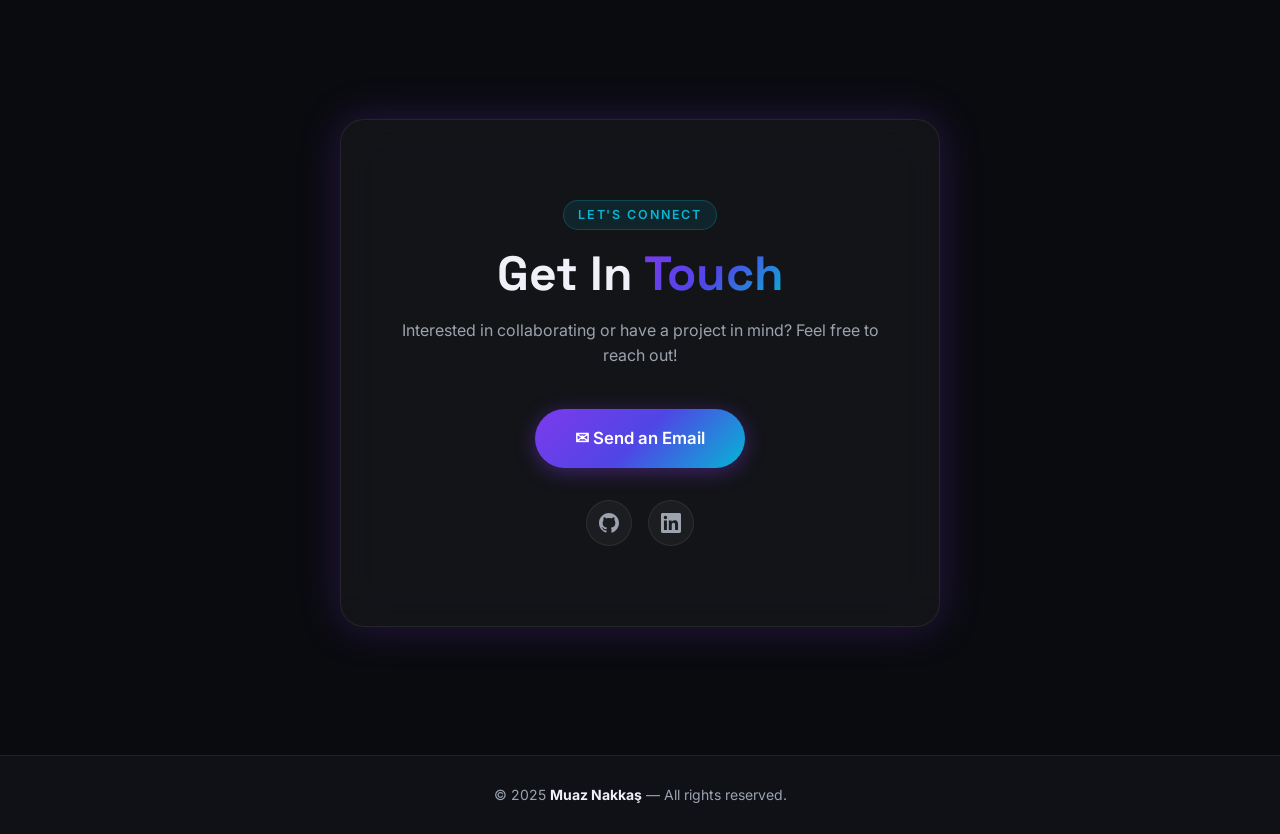
==== commit 07601c40: "init" ====
--- a/portfolio/index.html
+++ b/portfolio/index.html
@@ -43,7 +43,7 @@
       <div class="hero-badge" id="hero-badge">👋 Welcome to my portfolio</div>
       <h1 class="hero-title" id="hero-title">
         <span class="line">Hi, I'm</span>
-        <span class="line gradient-text">Maath<br></br>Alnaqqash </span>
+        <span class="line gradient-text">Muaz Nakkaş</span>
       </h1>
       <p class="hero-subtitle" id="hero-subtitle">Computer Engineer &amp; Developer</p>
       <div class="hero-cta">
